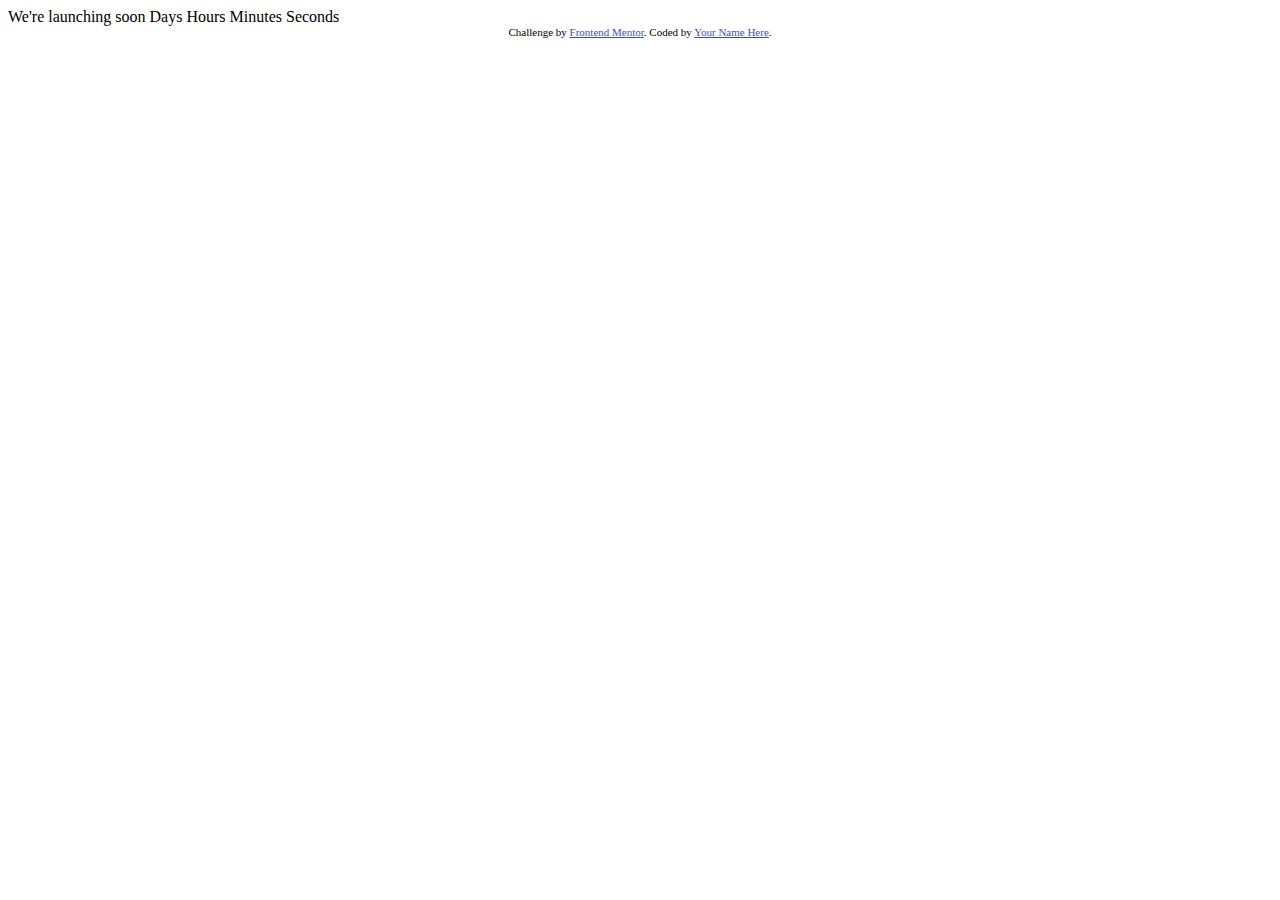
==== index.html @ c00c0d3f "initial commit" ====
<!DOCTYPE html>
<html lang="en">
<head>
  <meta charset="UTF-8">
  <meta name="viewport" content="width=device-width, initial-scale=1.0"> <!-- displays site properly based on user's device -->

  <link rel="icon" type="image/png" sizes="32x32" href="./images/favicon-32x32.png">
  
  <title>Frontend Mentor | Launch countdown timer</title>

  <!-- Feel free to remove these styles or customise in your own stylesheet 👍 -->
  <style>
    .attribution { font-size: 11px; text-align: center; }
    .attribution a { color: hsl(228, 45%, 44%); }
  </style>
</head>
<body>

  We're launching soon

  Days
  Hours
  Minutes
  Seconds
  
  <div class="attribution">
    Challenge by <a href="https://www.frontendmentor.io?ref=challenge" target="_blank">Frontend Mentor</a>. 
    Coded by <a href="#">Your Name Here</a>.
  </div>
</body>
</html>
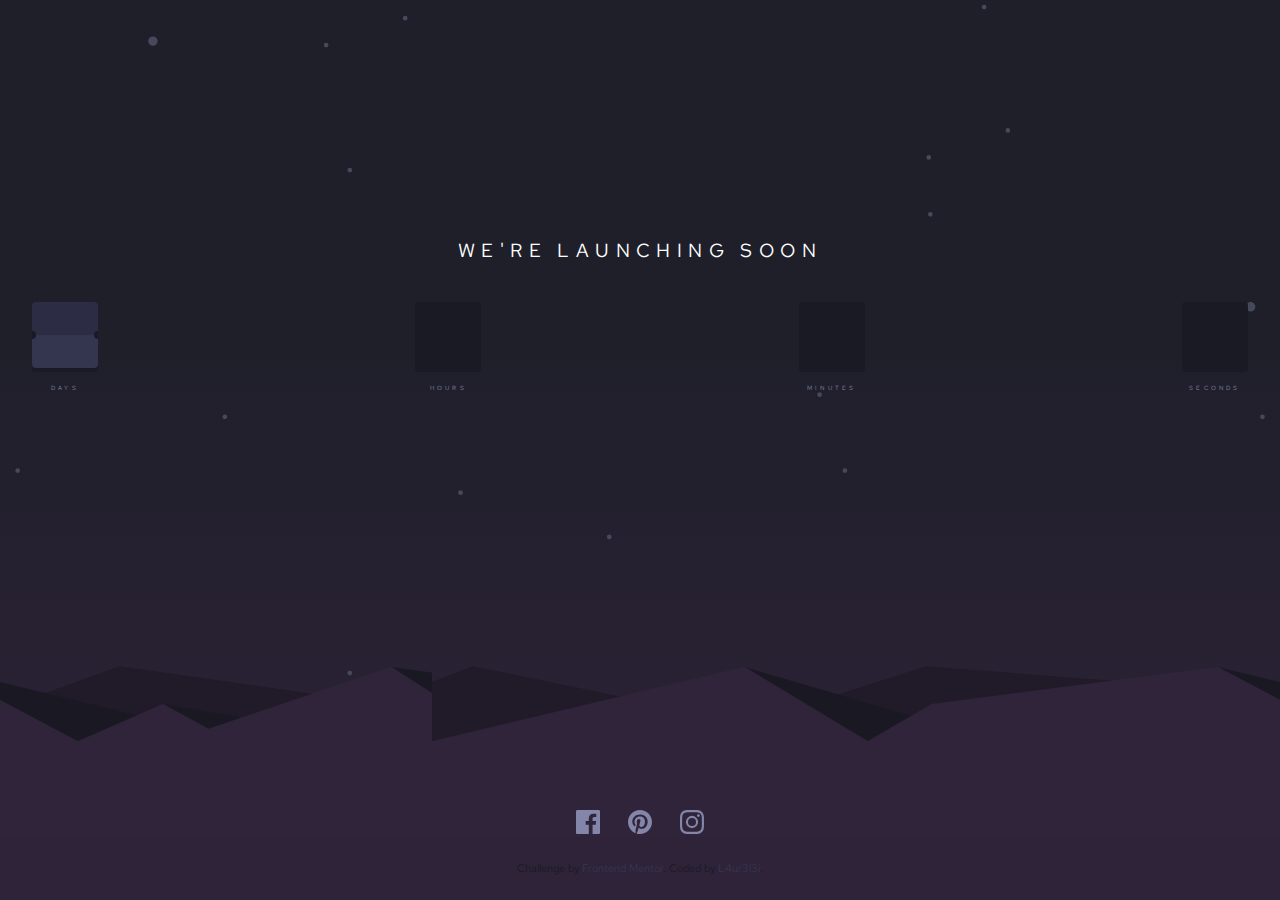
==== commit c5c5e668: "start" ====
--- a/index.html
+++ b/index.html
@@ -1,31 +1,106 @@
 <!DOCTYPE html>
 <html lang="en">
+
 <head>
   <meta charset="UTF-8">
-  <meta name="viewport" content="width=device-width, initial-scale=1.0"> <!-- displays site properly based on user's device -->
+  <meta name="viewport" content="width=device-width, initial-scale=1.0">
+  <!-- displays site properly based on user's device -->
+  <link rel="icon" type="image/png" sizes="32x32" href="./images/favicon-32x32.png">
+  <link rel="stylesheet" href="css/reset.css">
+  <link rel="stylesheet" href="css/style.css">
+  <title>Launch countdown timer</title>
+</head>
 
-  <link rel="icon" type="image/png" sizes="32x32" href="./images/favicon-32x32.png">
-  
-  <title>Frontend Mentor | Launch countdown timer</title>
+<body>
+  <main>
+    <div class="headline">
+      <h1>We're launching soon</h1>
+    </div>
 
-  <!-- Feel free to remove these styles or customise in your own stylesheet 👍 -->
-  <style>
-    .attribution { font-size: 11px; text-align: center; }
-    .attribution a { color: hsl(228, 45%, 44%); }
-  </style>
-</head>
-<body>
+    <div class="countdown-timer">
 
-  We're launching soon
+<!-- Carte unité-->
 
-  Days
-  Hours
-  Minutes
-  Seconds
-  
-  <div class="attribution">
-    Challenge by <a href="https://www.frontendmentor.io?ref=challenge" target="_blank">Frontend Mentor</a>. 
-    Coded by <a href="#">Your Name Here</a>.
-  </div>
+      <div class="time-unit-box days">
+        <div class="number-card">
+          <div class="up part">
+            <div class="outer">
+              <div class="inner">
+                <div class="content">
+                  <!-- TODO integration nombre -->
+                </div>
+                <i class="bottom right"></i>
+                <i class="bottom left"></i>
+              </div>
+            </div>
+          </div>
+          <div class="down part">
+            <div class="outer">
+              <div class="inner">
+                <div class="content">
+                  <!-- TODO integration nombre -->
+                </div>
+                <i class="top left"></i>
+                <i class="top right"></i>
+              </div>
+            </div>
+          </div>
+        </div>
+        <p class="text-unit">Days</p>
+      </div>
+
+<!-- Fin carte unité-->
+
+      <div class="time-unit-box hours">
+        <div class="number-card">
+          <div class="up part">
+          </div>
+          <div class="down part">
+          </div>
+        </div>
+        <p class="text-unit">Hours</p>
+      </div>
+
+      <div class="time-unit-box minutes">
+        <div class="number-card">
+          <div class="up part">
+          </div>
+          <div class="down part">
+          </div>
+        </div>
+        <p class="text-unit">Minutes</p>
+      </div>
+
+      <div class="time-unit-box seconds">
+        <div class="number-card">
+          <div class="up part">
+          </div>
+          <div class="down part">
+          </div>
+        </div>
+        <p class="text-unit">Seconds</p>
+      </div>
+    </div>
+
+  </main>
+  <footer>
+    <div class="footer-hills">
+      <div class="social-media-bar">
+        <img src="images/icon-facebook.svg" alt="facebook icon">
+        <img src="images/icon-pinterest.svg" alt="pinterest icon">
+        <img src="images/icon-instagram.svg" alt="instagram icon">
+      </div>
+    </div>
+    <div class="raiser">
+      <div class="attribution">
+        Challenge by <a href="https://www.frontendmentor.io?ref=challenge" target="_blank">Frontend Mentor</a>. 
+        Coded by <a href="https://github.com/Laure-Riglet">L4ur3l3i</a>.
+      </div>
+    </div>
+  </footer>
+
+
+  <!--  -->
 </body>
+
 </html>--- a/css/style.css
+++ b/css/style.css
@@ -0,0 +1,164 @@
+@import url('https://fonts.googleapis.com/css2?family=Red+Hat+Text:wght@600&display=swap');
+
+html {
+    font-family: 'Red Hat Text', sans-serif;
+
+    /* Primary */
+    --color-grayish-blue: hsl(237, 18%, 59%);
+    --color-soft-red: hsl(345, 95%, 68%);
+    --color-violet-hills: hsl(273, 24%, 18%);
+
+    /* Neutral */
+    --color-white: hsl(0, 0%, 100%);
+    --color-dark-desaturated-blue: hsl(236, 21%, 26%);
+    --color-very-dark-blue: hsl(235, 16%, 14%);
+    --color-very-dark-black-blue: hsl(234, 17%, 12%);
+
+    /* Cards */
+    --bg-top-card: hsl(240, 22%, 22%);
+    --bg-bottom-card: hsl(236, 21%, 26%);
+
+}
+
+body {
+    height: 100vh;
+    width: 100vw;
+    background-image: url("../images/bg-stars.svg"), 
+    linear-gradient(to bottom, var(--color-very-dark-blue) 35%, 
+    var(--color-violet-hills));
+    background-position: top, right;
+    background-repeat: no-repeat, no-repeat;
+    background-size: cover, cover;
+}
+
+.headline {
+    margin-bottom: 2.5rem;
+}
+
+h1 {
+    color: var(--color-white);
+    font-size: 1.2rem;
+    letter-spacing: 0.4rem;
+    text-transform: uppercase;
+    text-align: center;
+    line-height: 1.5rem;
+}
+
+main {
+    height: 70vh;
+    display: flex;
+    flex-direction: column;
+    justify-content: center;
+    align-items: center;
+    margin-bottom: 4vh;
+    padding: 0 2rem;
+}
+
+.countdown-timer {
+    width: 100%;
+    display: flex;
+    flex-direction: row;
+    justify-content: space-between;
+    align-items: center;
+}
+
+.number-card {
+    background-color: var(--color-very-dark-black-blue);
+    height: 70px;
+    width: 66px;
+    border-radius: 4px;
+    padding: 0 0 4px 0;
+}
+
+/* Bords concaves des cartes */
+
+.outer {
+    overflow: hidden;
+    height: 33px;
+}
+
+.inner i {
+    width: 8px;
+    height: 8px;
+    border-radius: 50%;
+    background-color: var(--color-very-dark-black-blue);
+}
+
+.inner .top {
+    margin-top: -37px;
+}
+
+.inner .bottom {
+    margin-top: -4px;
+}
+
+.inner .left {
+    float: left;
+    margin-left: -4px;
+}
+
+.inner .right {
+    float: right;
+    margin-right: -4px;
+}
+
+.content {
+    min-height: 33px;
+}
+
+.up .content {
+    border-radius: 4px 4px 0 0;
+    background-color: var(--bg-top-card);
+}
+
+.down .content {
+    border-radius: 0 0 4px 4px;
+    background-color: var(--bg-bottom-card);
+}
+
+p.text-unit {
+    color: var(--color-grayish-blue);
+    font-size: 0.4rem;
+    letter-spacing: 0.2rem;
+    text-transform: uppercase;
+    text-align: center;
+    margin-top: 0.8rem;
+}
+
+/* Footer hills and social media links */
+
+.footer-hills {
+    display: flex;
+    justify-content: center;
+    align-items: flex-end;
+    align-self: end;
+    height: 19vh;
+    width: 100%;
+    background-image: url("../images/pattern-hills.svg");
+    background-position: 27rem 0;
+    background-size: cover;
+}
+
+.raiser {
+    height: 7vh;
+    background-color: var(--color-violet-hills);
+    display: flex;
+    align-items: center;
+    justify-content: center;
+}
+
+footer img:nth-of-type(2) {
+    margin: 0 1.5rem;
+}
+
+/* Credits */
+
+.attribution {
+    font-size: 11px;
+    text-align: center;
+    color: var(--color-very-dark-black-blue);
+}
+
+.attribution a {
+    color: var(--color-dark-desaturated-blue);
+}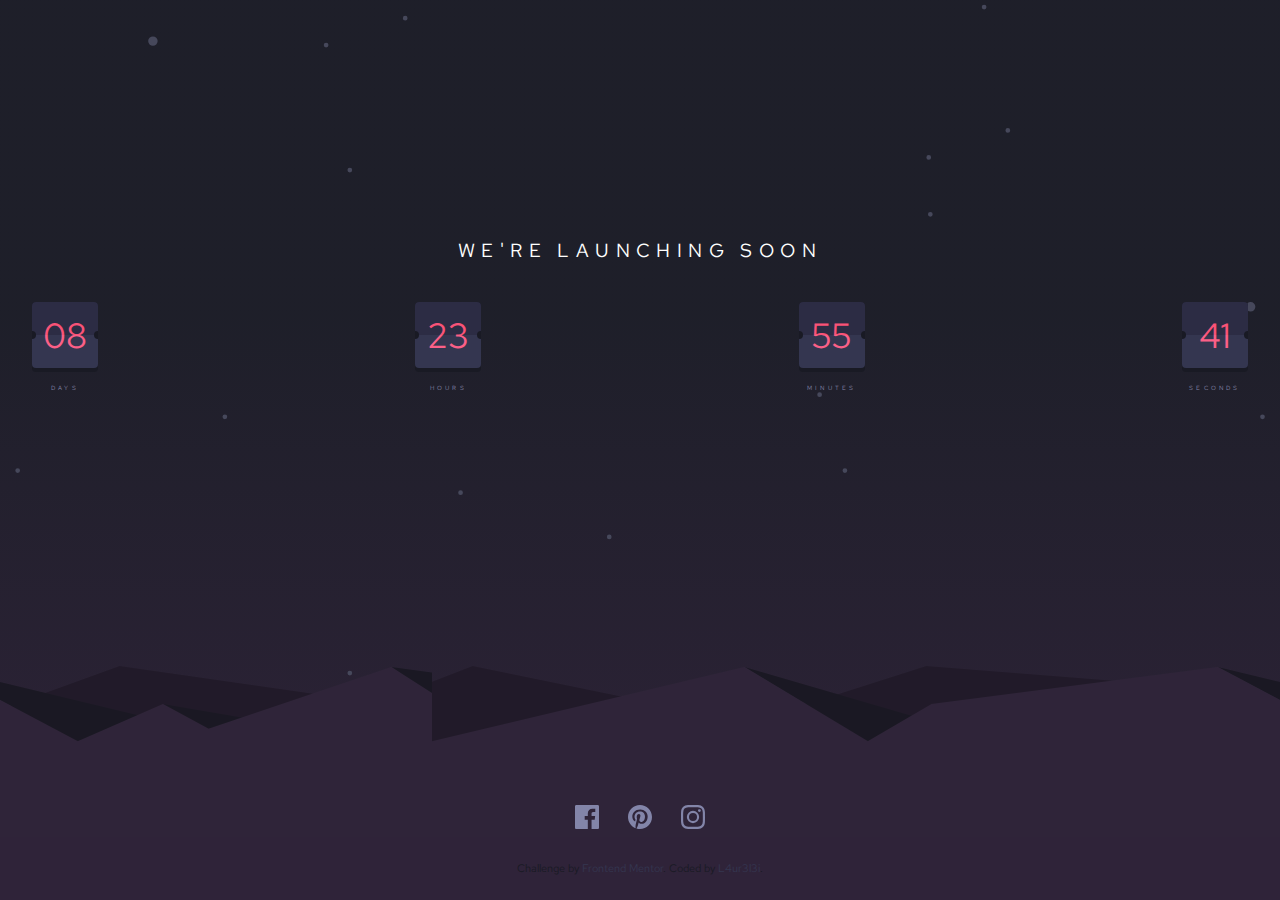
==== commit 884fef8e: "static mobile version OK" ====
--- a/index.html
+++ b/index.html
@@ -27,7 +27,9 @@
             <div class="outer">
               <div class="inner">
                 <div class="content">
-                  <!-- TODO integration nombre -->
+                  <div class="big-number-half">
+                    <p class="big-number">08</p>
+                  </div>                  
                 </div>
                 <i class="bottom right"></i>
                 <i class="bottom left"></i>
@@ -38,7 +40,9 @@
             <div class="outer">
               <div class="inner">
                 <div class="content">
-                  <!-- TODO integration nombre -->
+                  <div class="big-number-half">
+                    <p class="big-number">08</p>
+                  </div>  
                 </div>
                 <i class="top left"></i>
                 <i class="top right"></i>
@@ -54,8 +58,30 @@
       <div class="time-unit-box hours">
         <div class="number-card">
           <div class="up part">
+            <div class="outer">
+              <div class="inner">
+                <div class="content">
+                  <div class="big-number-half">
+                    <p class="big-number">23</p>
+                  </div>                  
+                </div>
+                <i class="bottom right"></i>
+                <i class="bottom left"></i>
+              </div>
+            </div>
           </div>
           <div class="down part">
+            <div class="outer">
+              <div class="inner">
+                <div class="content">
+                  <div class="big-number-half">
+                    <p class="big-number">23</p>
+                  </div>  
+                </div>
+                <i class="top left"></i>
+                <i class="top right"></i>
+              </div>
+            </div>
           </div>
         </div>
         <p class="text-unit">Hours</p>
@@ -64,8 +90,30 @@
       <div class="time-unit-box minutes">
         <div class="number-card">
           <div class="up part">
+            <div class="outer">
+              <div class="inner">
+                <div class="content">
+                  <div class="big-number-half">
+                    <p class="big-number">55</p>
+                  </div>                  
+                </div>
+                <i class="bottom right"></i>
+                <i class="bottom left"></i>
+              </div>
+            </div>
           </div>
           <div class="down part">
+            <div class="outer">
+              <div class="inner">
+                <div class="content">
+                  <div class="big-number-half">
+                    <p class="big-number">55</p>
+                  </div>  
+                </div>
+                <i class="top left"></i>
+                <i class="top right"></i>
+              </div>
+            </div>
           </div>
         </div>
         <p class="text-unit">Minutes</p>
@@ -74,8 +122,30 @@
       <div class="time-unit-box seconds">
         <div class="number-card">
           <div class="up part">
+            <div class="outer">
+              <div class="inner">
+                <div class="content">
+                  <div class="big-number-half">
+                    <p class="big-number">41</p>
+                  </div>                  
+                </div>
+                <i class="bottom right"></i>
+                <i class="bottom left"></i>
+              </div>
+            </div>
           </div>
           <div class="down part">
+            <div class="outer">
+              <div class="inner">
+                <div class="content">
+                  <div class="big-number-half">
+                    <p class="big-number">41</p>
+                  </div>  
+                </div>
+                <i class="top left"></i>
+                <i class="top right"></i>
+              </div>
+            </div>
           </div>
         </div>
         <p class="text-unit">Seconds</p>
@@ -86,9 +156,9 @@
   <footer>
     <div class="footer-hills">
       <div class="social-media-bar">
-        <img src="images/icon-facebook.svg" alt="facebook icon">
-        <img src="images/icon-pinterest.svg" alt="pinterest icon">
-        <img src="images/icon-instagram.svg" alt="instagram icon">
+        <div id="facebook"></div>
+        <div id="pinterest"></div>
+        <div id="instagram"></div>
       </div>
     </div>
     <div class="raiser">
--- a/css/style.css
+++ b/css/style.css
@@ -1,11 +1,12 @@
-@import url('https://fonts.googleapis.com/css2?family=Red+Hat+Text:wght@600&display=swap');
+@import url('https://fonts.googleapis.com/css2?family=Red+Hat+Text:wght@700&display=swap');
 
 html {
     font-family: 'Red Hat Text', sans-serif;
 
     /* Primary */
     --color-grayish-blue: hsl(237, 18%, 59%);
-    --color-soft-red: hsl(345, 95%, 68%);
+    --color-soft-red: #fb6087;
+    --color-darker-red: hsl(347, 93%, 65%);
     --color-violet-hills: hsl(273, 24%, 18%);
 
     /* Neutral */
@@ -23,9 +24,9 @@
 body {
     height: 100vh;
     width: 100vw;
-    background-image: url("../images/bg-stars.svg"), 
-    linear-gradient(to bottom, var(--color-very-dark-blue) 35%, 
-    var(--color-violet-hills));
+    background-image: url("../images/bg-stars.svg"),
+        linear-gradient(to bottom, var(--color-very-dark-blue) 35%,
+            var(--color-violet-hills));
     background-position: top, right;
     background-repeat: no-repeat, no-repeat;
     background-size: cover, cover;
@@ -70,7 +71,7 @@
     padding: 0 0 4px 0;
 }
 
-/* Bords concaves des cartes */
+/* cartes fixes */
 
 .outer {
     overflow: hidden;
@@ -114,6 +115,31 @@
 .down .content {
     border-radius: 0 0 4px 4px;
     background-color: var(--bg-bottom-card);
+}
+
+.big-number-half {
+    width: 66px;
+    height: 33px;
+    display: flex;
+    justify-content: center;
+    align-items: center;
+    overflow: hidden;
+    position: relative;
+}
+
+.big-number {
+    font-size: 2.2rem;
+    position: relative;
+}
+
+.up .big-number {
+    color: var(--color-darker-red);
+    top: 16.5px;
+}
+
+.down .big-number {
+    color: var(--color-soft-red);
+    top: -16.5px;
 }
 
 p.text-unit {
@@ -130,7 +156,6 @@
 .footer-hills {
     display: flex;
     justify-content: center;
-    align-items: flex-end;
     align-self: end;
     height: 19vh;
     width: 100%;
@@ -139,16 +164,56 @@
     background-size: cover;
 }
 
+.social-media-bar {
+display: flex;
+justify-content: center;
+align-items: flex-end;
+margin-bottom: 0.5rem;
+}
+
+.social-media-bar div:nth-of-type(2) {
+    margin: 0 1.8rem;
+}
+
+#facebook {
+    height: 24px;
+    width: 24px;
+    background-image: url("../images/icon-facebook.svg");
+    background-size: contain;
+}
+
+#pinterest {
+    height: 24px;
+    width: 24px;
+    background-image: url("../images/icon-pinterest.svg");
+    background-size: contain;
+}
+
+#instagram {
+    height: 24px;
+    width: 24px;
+    background-image: url("../images/icon-instagram.svg");
+    background-size: contain;
+}
+
+#facebook:hover {
+    background-image: url("../images/icon-facebook-hover.svg");
+}
+
+#pinterest:hover {
+    background-image: url("../images/icon-pinterest-hover.svg");
+}
+
+#instagram:hover {
+    background-image: url("../images/icon-instagram-hover.svg");
+}
+
 .raiser {
     height: 7vh;
     background-color: var(--color-violet-hills);
     display: flex;
     align-items: center;
     justify-content: center;
-}
-
-footer img:nth-of-type(2) {
-    margin: 0 1.5rem;
 }
 
 /* Credits */
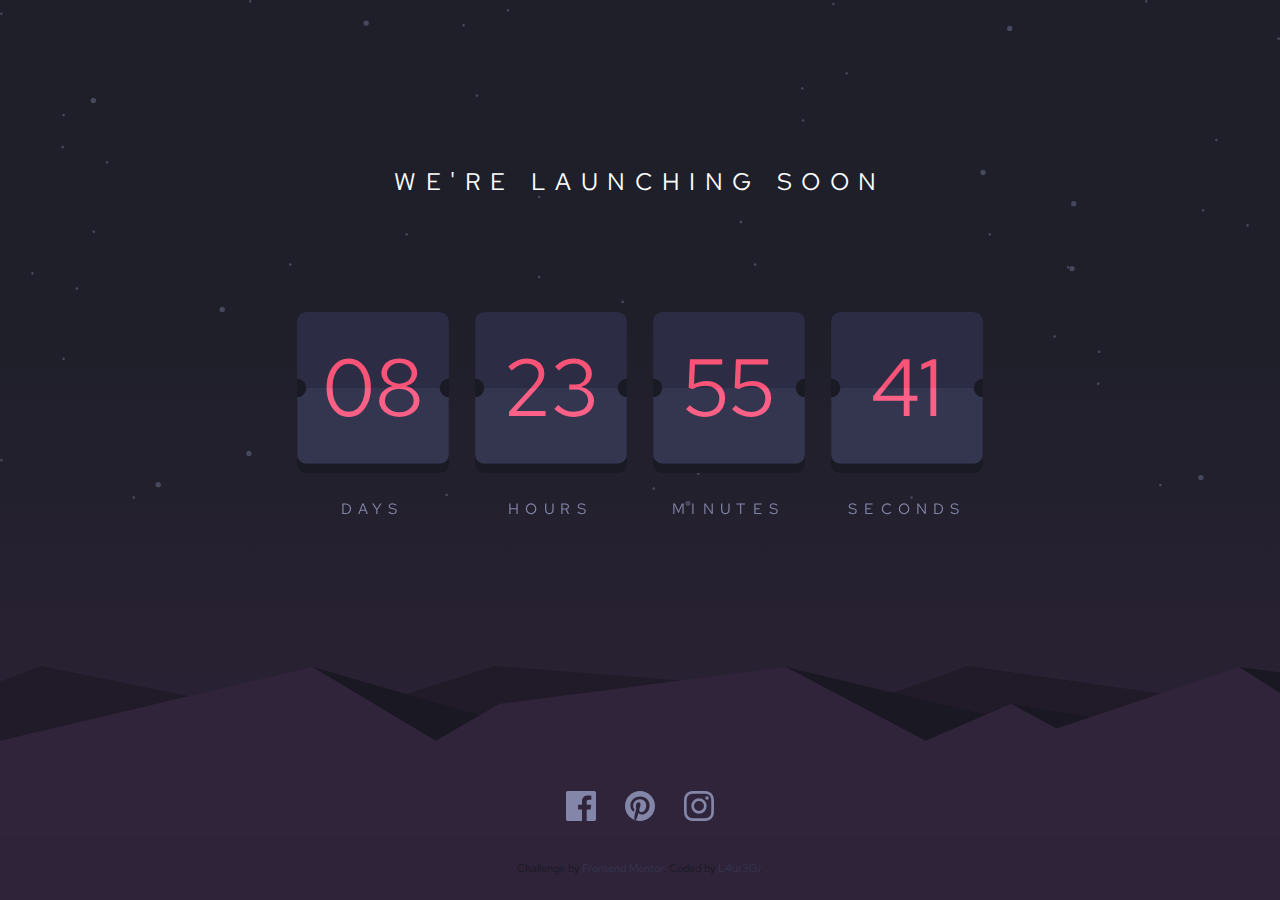
==== commit 3c451007: "static version OK" ====
--- a/index.html
+++ b/index.html
@@ -86,7 +86,6 @@
         </div>
         <p class="text-unit">Hours</p>
       </div>
-
       <div class="time-unit-box minutes">
         <div class="number-card">
           <div class="up part">
@@ -118,7 +117,6 @@
         </div>
         <p class="text-unit">Minutes</p>
       </div>
-
       <div class="time-unit-box seconds">
         <div class="number-card">
           <div class="up part">
@@ -151,7 +149,6 @@
         <p class="text-unit">Seconds</p>
       </div>
     </div>
-
   </main>
   <footer>
     <div class="footer-hills">
@@ -168,9 +165,6 @@
       </div>
     </div>
   </footer>
-
-
-  <!--  -->
 </body>
 
 </html>--- a/css/style.css
+++ b/css/style.css
@@ -18,7 +18,6 @@
     /* Cards */
     --bg-top-card: hsl(240, 22%, 22%);
     --bg-bottom-card: hsl(236, 21%, 26%);
-
 }
 
 body {
@@ -29,7 +28,7 @@
             var(--color-violet-hills));
     background-position: top, right;
     background-repeat: no-repeat, no-repeat;
-    background-size: cover, cover;
+    background-size: contain, cover;
 }
 
 .headline {
@@ -165,35 +164,34 @@
 }
 
 .social-media-bar {
-display: flex;
-justify-content: center;
-align-items: flex-end;
-margin-bottom: 0.5rem;
+    display: flex;
+    justify-content: center;
+    align-items: flex-end;
+    margin-bottom: 0.5rem;
 }
 
 .social-media-bar div:nth-of-type(2) {
     margin: 0 1.8rem;
 }
 
-#facebook {
-    height: 24px;
-    width: 24px;
-    background-image: url("../images/icon-facebook.svg");
-    background-size: contain;
-}
-
-#pinterest {
-    height: 24px;
-    width: 24px;
-    background-image: url("../images/icon-pinterest.svg");
-    background-size: contain;
-}
-
+#facebook,
+#pinterest,
 #instagram {
     height: 24px;
     width: 24px;
+    background-size: contain;
+}
+
+#facebook {
+    background-image: url("../images/icon-facebook.svg");
+}
+
+#pinterest {
+    background-image: url("../images/icon-pinterest.svg");
+}
+
+#instagram {
     background-image: url("../images/icon-instagram.svg");
-    background-size: contain;
 }
 
 #facebook:hover {
@@ -226,4 +224,41 @@
 
 .attribution a {
     color: var(--color-dark-desaturated-blue);
+}
+
+/* Responsive */
+
+@media (min-width: 768px) {
+
+    .headline {
+        margin-bottom: 11rem;
+    }
+
+    h1 {
+        font-size: 1.5rem;
+        letter-spacing: 0.6rem;
+    }
+
+    .countdown-timer {
+        width: 600px;
+    }
+
+    .time-unit-box {
+        transform: scale(2.3);
+    }
+
+    .footer-hills {
+        background-position: 0 0;
+    }
+
+    .social-media-bar {
+        margin-bottom: 1rem;
+    }
+
+    #facebook,
+    #pinterest,
+    #instagram {
+        height: 30px;
+        width: 30px;
+    }
 }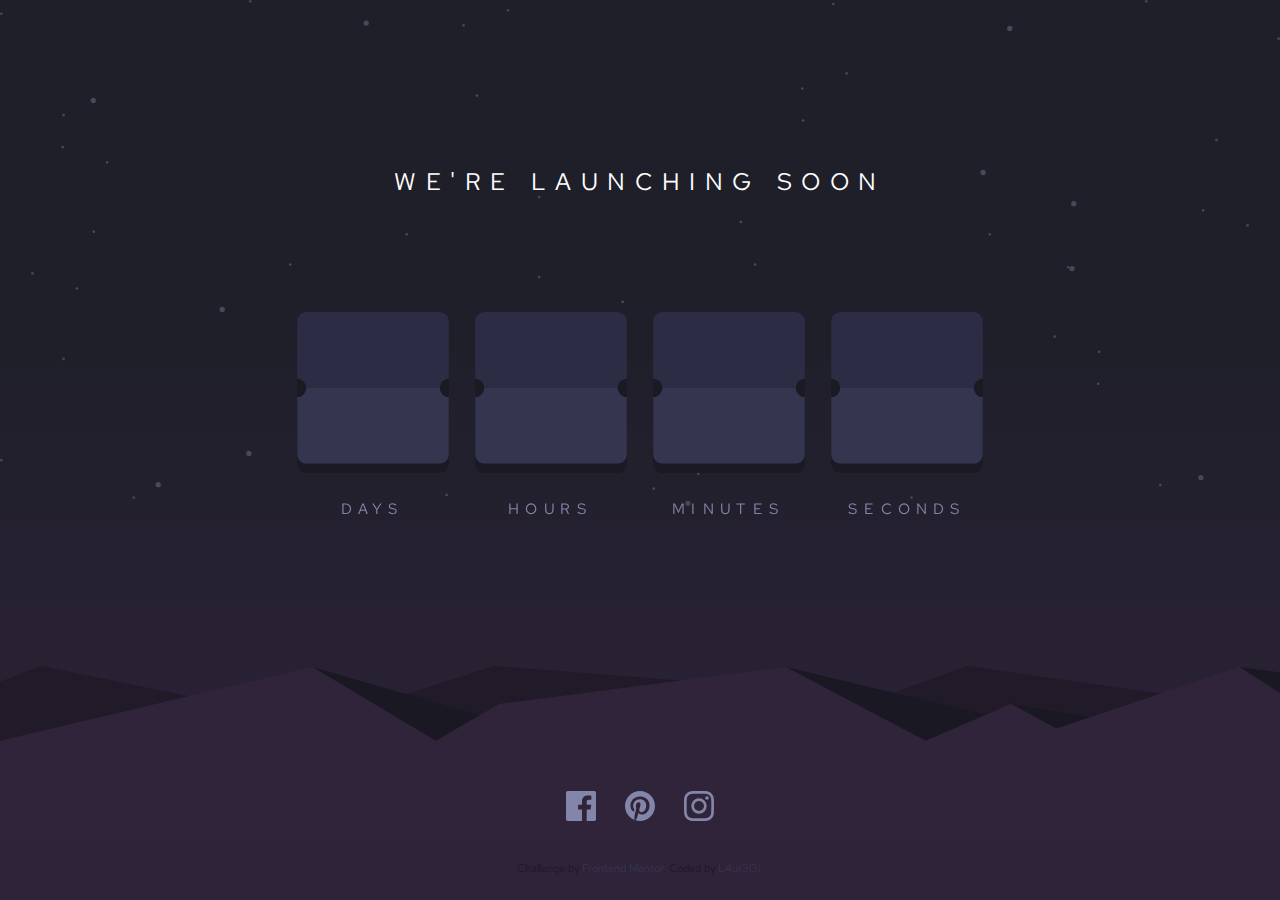
==== commit fe6fb106: "timer fonctionnel" ====
--- a/index.html
+++ b/index.html
@@ -21,14 +21,14 @@
 
 <!-- Carte unité-->
 
-      <div class="time-unit-box days">
+      <div class="time-unit-box">
         <div class="number-card">
           <div class="up part">
             <div class="outer">
               <div class="inner">
                 <div class="content">
                   <div class="big-number-half">
-                    <p class="big-number">08</p>
+                    <p class="big-number days"></p>
                   </div>                  
                 </div>
                 <i class="bottom right"></i>
@@ -41,7 +41,7 @@
               <div class="inner">
                 <div class="content">
                   <div class="big-number-half">
-                    <p class="big-number">08</p>
+                    <p class="big-number days"></p>
                   </div>  
                 </div>
                 <i class="top left"></i>
@@ -55,14 +55,14 @@
 
 <!-- Fin carte unité-->
 
-      <div class="time-unit-box hours">
+      <div class="time-unit-box">
         <div class="number-card">
           <div class="up part">
             <div class="outer">
               <div class="inner">
                 <div class="content">
                   <div class="big-number-half">
-                    <p class="big-number">23</p>
+                    <p class="big-number hours"></p>
                   </div>                  
                 </div>
                 <i class="bottom right"></i>
@@ -75,7 +75,7 @@
               <div class="inner">
                 <div class="content">
                   <div class="big-number-half">
-                    <p class="big-number">23</p>
+                    <p class="big-number hours"></p>
                   </div>  
                 </div>
                 <i class="top left"></i>
@@ -86,14 +86,14 @@
         </div>
         <p class="text-unit">Hours</p>
       </div>
-      <div class="time-unit-box minutes">
+      <div class="time-unit-box">
         <div class="number-card">
           <div class="up part">
             <div class="outer">
               <div class="inner">
                 <div class="content">
                   <div class="big-number-half">
-                    <p class="big-number">55</p>
+                    <p class="big-number minutes"></p>
                   </div>                  
                 </div>
                 <i class="bottom right"></i>
@@ -106,7 +106,7 @@
               <div class="inner">
                 <div class="content">
                   <div class="big-number-half">
-                    <p class="big-number">55</p>
+                    <p class="big-number minutes"></p>
                   </div>  
                 </div>
                 <i class="top left"></i>
@@ -117,14 +117,14 @@
         </div>
         <p class="text-unit">Minutes</p>
       </div>
-      <div class="time-unit-box seconds">
+      <div class="time-unit-box">
         <div class="number-card">
           <div class="up part">
             <div class="outer">
               <div class="inner">
                 <div class="content">
                   <div class="big-number-half">
-                    <p class="big-number">41</p>
+                    <p class="big-number seconds"></p>
                   </div>                  
                 </div>
                 <i class="bottom right"></i>
@@ -137,7 +137,7 @@
               <div class="inner">
                 <div class="content">
                   <div class="big-number-half">
-                    <p class="big-number">41</p>
+                    <p class="big-number seconds"></p>
                   </div>  
                 </div>
                 <i class="top left"></i>
@@ -165,6 +165,7 @@
       </div>
     </div>
   </footer>
+  <script src="./js/timer.js"></script>
 </body>
 
 </html>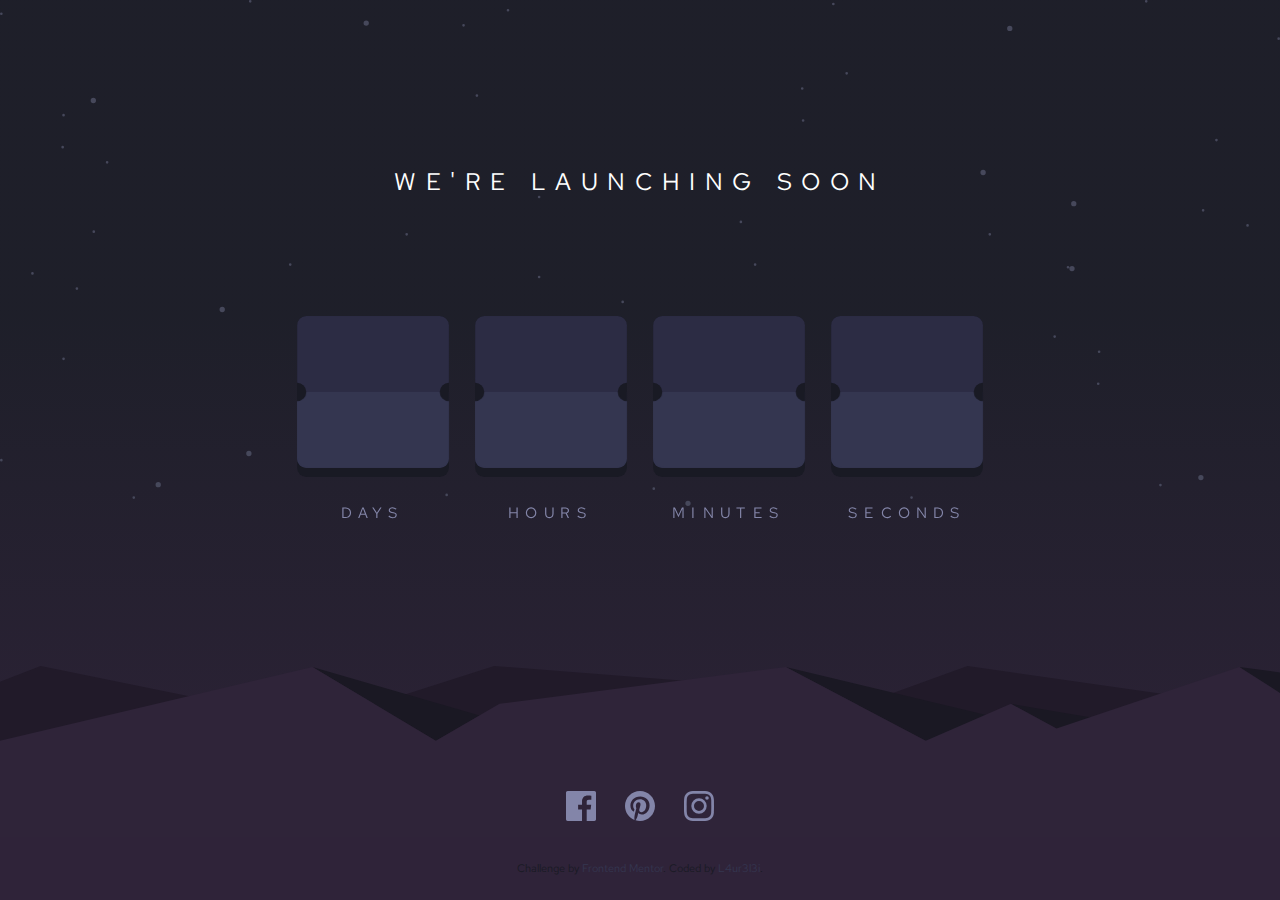
==== commit 24a3b8cf: "not OK" ====
--- a/index.html
+++ b/index.html
@@ -23,20 +23,50 @@
 
       <div class="time-unit-box">
         <div class="number-card">
-          <div class="up part">
-            <div class="outer">
-              <div class="inner">
-                <div class="content">
-                  <div class="big-number-half">
-                    <p class="big-number days"></p>
-                  </div>                  
-                </div>
-                <i class="bottom right"></i>
-                <i class="bottom left"></i>
-              </div>
-            </div>
-          </div>
-          <div class="down part">
+          <!-- start duplicate -->
+          <div class="up part active">
+            <div class="outer">
+              <div class="inner">
+                <div class="content">
+                  <div class="big-number-half">
+                    <p class="big-number days"></p>
+                  </div>                  
+                </div>
+                <i class="bottom right"></i>
+                <i class="bottom left"></i>
+              </div>
+            </div>
+          </div>
+          <!-- end duplicate -->
+          <!-- start duplicate -->
+          <div class="up part inactive">
+            <div class="outer">
+              <div class="inner">
+                <div class="content">
+                  <div class="big-number-half">
+                    <p class="big-number days"></p>
+                  </div>                  
+                </div>
+                <i class="bottom right"></i>
+                <i class="bottom left"></i>
+              </div>
+            </div>
+          </div>
+          <!-- end duplicate -->
+          <div class="down part active">
+            <div class="outer">
+              <div class="inner">
+                <div class="content">
+                  <div class="big-number-half">
+                    <p class="big-number days"></p>
+                  </div>  
+                </div>
+                <i class="top left"></i>
+                <i class="top right"></i>
+              </div>
+            </div>
+          </div>
+          <div class="down part inactive">
             <div class="outer">
               <div class="inner">
                 <div class="content">
@@ -57,20 +87,46 @@
 
       <div class="time-unit-box">
         <div class="number-card">
-          <div class="up part">
-            <div class="outer">
-              <div class="inner">
-                <div class="content">
-                  <div class="big-number-half">
-                    <p class="big-number hours"></p>
-                  </div>                  
-                </div>
-                <i class="bottom right"></i>
-                <i class="bottom left"></i>
-              </div>
-            </div>
-          </div>
-          <div class="down part">
+          <div class="up part active">
+            <div class="outer">
+              <div class="inner">
+                <div class="content">
+                  <div class="big-number-half">
+                    <p class="big-number hours"></p>
+                  </div>                  
+                </div>
+                <i class="bottom right"></i>
+                <i class="bottom left"></i>
+              </div>
+            </div>
+          </div>
+          <div class="up part inactive">
+            <div class="outer">
+              <div class="inner">
+                <div class="content">
+                  <div class="big-number-half">
+                    <p class="big-number hours"></p>
+                  </div>                  
+                </div>
+                <i class="bottom right"></i>
+                <i class="bottom left"></i>
+              </div>
+            </div>
+          </div>
+          <div class="down part active">
+            <div class="outer">
+              <div class="inner">
+                <div class="content">
+                  <div class="big-number-half">
+                    <p class="big-number hours"></p>
+                  </div>  
+                </div>
+                <i class="top left"></i>
+                <i class="top right"></i>
+              </div>
+            </div>
+          </div>
+          <div class="down part inactive">
             <div class="outer">
               <div class="inner">
                 <div class="content">
@@ -88,20 +144,46 @@
       </div>
       <div class="time-unit-box">
         <div class="number-card">
-          <div class="up part">
-            <div class="outer">
-              <div class="inner">
-                <div class="content">
-                  <div class="big-number-half">
-                    <p class="big-number minutes"></p>
-                  </div>                  
-                </div>
-                <i class="bottom right"></i>
-                <i class="bottom left"></i>
-              </div>
-            </div>
-          </div>
-          <div class="down part">
+          <div class="up part active">
+            <div class="outer">
+              <div class="inner">
+                <div class="content">
+                  <div class="big-number-half">
+                    <p class="big-number minutes"></p>
+                  </div>                  
+                </div>
+                <i class="bottom right"></i>
+                <i class="bottom left"></i>
+              </div>
+            </div>
+          </div>
+          <div class="up part inactive">
+            <div class="outer">
+              <div class="inner">
+                <div class="content">
+                  <div class="big-number-half">
+                    <p class="big-number minutes"></p>
+                  </div>                  
+                </div>
+                <i class="bottom right"></i>
+                <i class="bottom left"></i>
+              </div>
+            </div>
+          </div>
+          <div class="down part active">
+            <div class="outer">
+              <div class="inner">
+                <div class="content">
+                  <div class="big-number-half">
+                    <p class="big-number minutes"></p>
+                  </div>  
+                </div>
+                <i class="top left"></i>
+                <i class="top right"></i>
+              </div>
+            </div>
+          </div>
+          <div class="down part inactive">
             <div class="outer">
               <div class="inner">
                 <div class="content">
@@ -118,33 +200,67 @@
         <p class="text-unit">Minutes</p>
       </div>
       <div class="time-unit-box">
-        <div class="number-card">
-          <div class="up part">
-            <div class="outer">
-              <div class="inner">
-                <div class="content">
-                  <div class="big-number-half">
-                    <p class="big-number seconds"></p>
-                  </div>                  
-                </div>
-                <i class="bottom right"></i>
-                <i class="bottom left"></i>
-              </div>
-            </div>
-          </div>
-          <div class="down part">
-            <div class="outer">
-              <div class="inner">
-                <div class="content">
-                  <div class="big-number-half">
-                    <p class="big-number seconds"></p>
-                  </div>  
-                </div>
-                <i class="top left"></i>
-                <i class="top right"></i>
-              </div>
-            </div>
-          </div>
+        <div class="number-card sec">
+          <!-- start up active -->
+          <div class="up part active">
+            <div class="outer">
+              <div class="inner">
+                <div class="content">
+                  <div class="big-number-half">
+                    <p class="big-number seconds"></p>
+                  </div>                  
+                </div>
+                <i class="bottom right"></i>
+                <i class="bottom left"></i>
+              </div>
+            </div>
+          </div>
+          <!-- end up active -->
+          <!-- start up inactive -->
+          <div class="up part inactive">
+            <div class="outer">
+              <div class="inner">
+                <div class="content">
+                  <div class="big-number-half">
+                    <p class="big-number seconds"></p>
+                  </div>                  
+                </div>
+                <i class="bottom right"></i>
+                <i class="bottom left"></i>
+              </div>
+            </div>
+          </div>
+          <!-- end up inactive -->
+          <!-- start down active -->
+          <div class="down part active">
+            <div class="outer">
+              <div class="inner">
+                <div class="content">
+                  <div class="big-number-half">
+                    <p class="big-number seconds"></p>
+                  </div>  
+                </div>
+                <i class="top left"></i>
+                <i class="top right"></i>
+              </div>
+            </div>
+          </div>
+          <!-- end down active -->
+          <!-- start down inactive -->
+          <div class="down part inactive moving">
+            <div class="outer">
+              <div class="inner">
+                <div class="content">
+                  <div class="big-number-half">
+                    <p class="big-number seconds"></p>
+                  </div>  
+                </div>
+                <i class="top left"></i>
+                <i class="top right"></i>
+              </div>
+            </div>
+          </div>
+          <!-- end down inactive -->
         </div>
         <p class="text-unit">Seconds</p>
       </div>
--- a/css/style.css
+++ b/css/style.css
@@ -51,7 +51,7 @@
     justify-content: center;
     align-items: center;
     margin-bottom: 4vh;
-    padding: 0 2rem;
+    padding: 0 1.5rem;
 }
 
 .countdown-timer {
@@ -68,6 +68,7 @@
     width: 66px;
     border-radius: 4px;
     padding: 0 0 4px 0;
+    position: relative; /* for cards rotation */
 }
 
 /* cartes fixes */
@@ -106,14 +107,14 @@
     min-height: 33px;
 }
 
-.up .content {
+.up .content { /* à deplacer dans .up.card ? */
     border-radius: 4px 4px 0 0;
-    background-color: var(--bg-top-card);
-}
-
-.down .content {
+    background-color: var(--bg-top-card); 
+}
+
+.down .content { /* à deplacer dans .down.card ? */
     border-radius: 0 0 4px 4px;
-    background-color: var(--bg-bottom-card);
+    background-color: var(--bg-bottom-card); 
 }
 
 .big-number-half {
@@ -150,6 +151,66 @@
     margin-top: 0.8rem;
 }
 
+/* Cards animation */
+
+.part {
+    height: 33px;
+    width: 66px;
+}
+
+.up.part {
+    position: absolute;
+    top: 0;
+    left: 0;
+}
+
+/* https://www.w3schools.com/csSref/tryit.php?filename=trycss3_transition-delay */
+
+.up.part.active {
+    z-index: 1;
+    transform-origin: center bottom;
+    transform: rotateX(-90deg);
+    transition: transform 0.5s ease-out 0.5s;
+}
+
+.up.part.inactive {
+    z-index: 0;
+}
+
+.down.part {
+    position: absolute;
+    top: 33px;
+    left: 0;
+}
+
+.down.part.active { /* not sure if active or inactive */
+    z-index: 1;
+    transform-origin: center top;
+    transform: rotateX(-90deg);
+}
+
+.down.part.active.moving {
+    transform: rotateX(0deg);
+    transition: transform 0.5s ease-in;
+}
+
+.down.part.inactive {
+    z-index: 0;
+    /* height: 33px; */
+    /* transform: rotateX(0deg); */
+    /* transition: height 0s linear 1s; */
+    /* transform-origin: center top;
+    transform: rotateX(-90deg); */
+    
+/* Voir test.css pour remplacer le :hover par une class .moving sur ce projet
+
+    /* transform-origin: center top;
+    transform: rotateX(0deg);
+    transition: transform 0.5s; */
+    /* transition-delay: 0.5s;
+    transition: transform 0.5s; */
+}
+
 /* Footer hills and social media links */
 
 .footer-hills {
@@ -228,15 +289,39 @@
 
 /* Responsive */
 
-@media (min-width: 768px) {
+@media (min-width: 430px) {
+
+    main {
+        padding: 0 2.1rem;
+    }
 
     .headline {
-        margin-bottom: 11rem;
+        margin-bottom: 5rem;
     }
 
     h1 {
         font-size: 1.5rem;
         letter-spacing: 0.6rem;
+        line-height: 2rem;
+    }
+
+    .countdown-timer {
+        width: 85vw;
+    }
+
+    .time-unit-box {
+        transform: scale(1.3);
+    }
+
+    .footer-hills {
+        background-position: 0 0;
+    }
+}
+
+@media (min-width: 768px) {
+
+    .headline {
+        margin-bottom: 11rem;
     }
 
     .countdown-timer {
@@ -245,10 +330,6 @@
 
     .time-unit-box {
         transform: scale(2.3);
-    }
-
-    .footer-hills {
-        background-position: 0 0;
     }
 
     .social-media-bar {
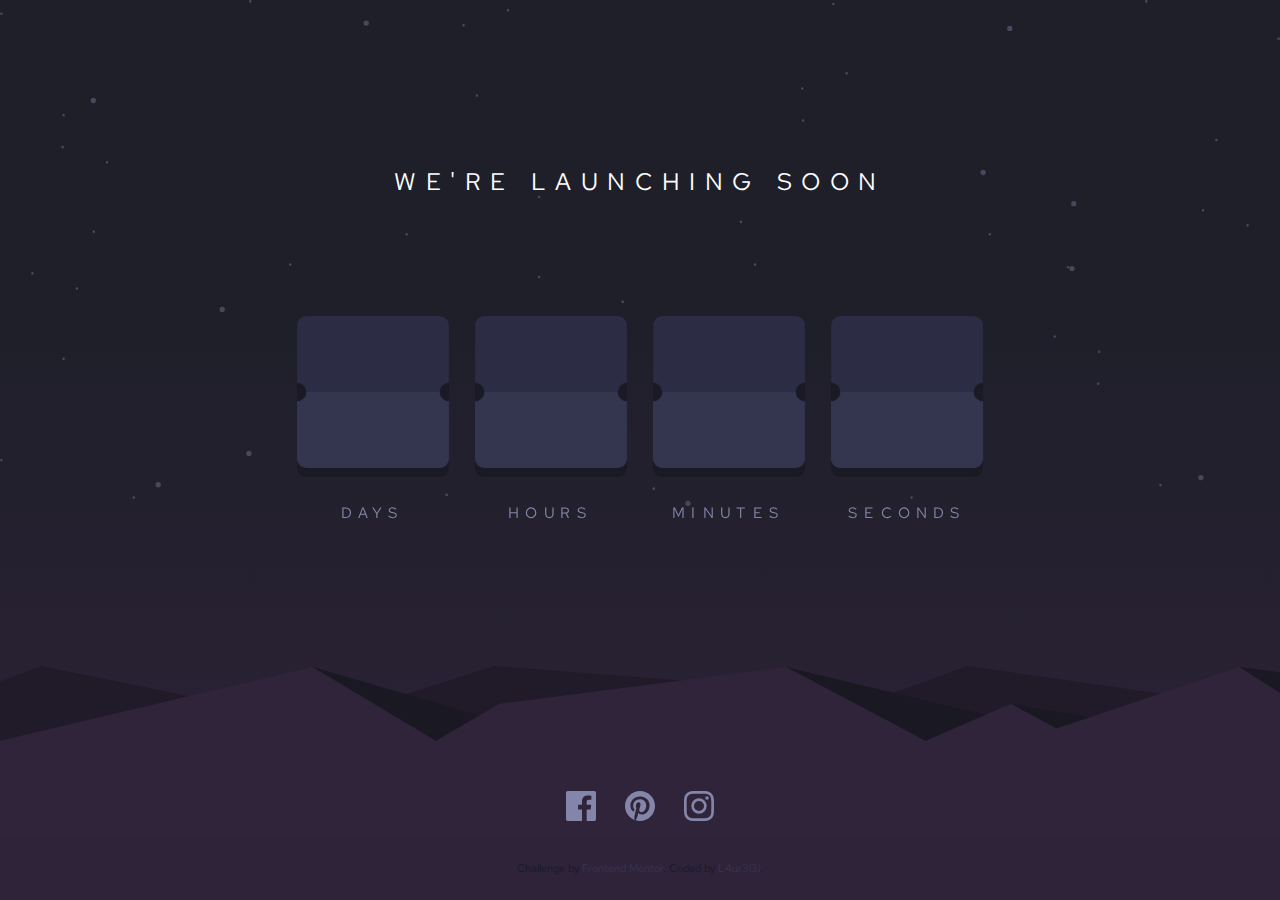
==== commit caf1eed3: "abandon flipping halfcards" ====
--- a/index.html
+++ b/index.html
@@ -199,6 +199,7 @@
         </div>
         <p class="text-unit">Minutes</p>
       </div>
+<!--******************** SECONDS ********************-->
       <div class="time-unit-box">
         <div class="number-card sec">
           <!-- start up active -->
@@ -232,7 +233,7 @@
           </div>
           <!-- end up inactive -->
           <!-- start down active -->
-          <div class="down part active">
+          <div class="down part active start">
             <div class="outer">
               <div class="inner">
                 <div class="content">
@@ -246,21 +247,53 @@
             </div>
           </div>
           <!-- end down active -->
-          <!-- start down inactive -->
-          <div class="down part inactive moving">
-            <div class="outer">
-              <div class="inner">
-                <div class="content">
-                  <div class="big-number-half">
-                    <p class="big-number seconds"></p>
-                  </div>  
-                </div>
-                <i class="top left"></i>
-                <i class="top right"></i>
-              </div>
-            </div>
-          </div>
-          <!-- end down inactive -->
+          <!-- start down active duplicate -->
+          <div class="down part active end">
+            <div class="outer">
+              <div class="inner">
+                <div class="content">
+                  <div class="big-number-half">
+                    <p class="big-number seconds"></p>
+                  </div>  
+                </div>
+                <i class="top left"></i>
+                <i class="top right"></i>
+              </div>
+            </div>
+          </div>
+          <!-- end down active duplicate -->
+          <!-- start down inactive start -->
+          <div class="down part inactive moving start">
+            <div class="outer">
+              <div class="inner">
+                <div class="content">
+                  <div class="big-number-half">
+                    <p class="big-number seconds"></p>
+                  </div>  
+                </div>
+                <i class="top left"></i>
+                <i class="top right"></i>
+              </div>
+            </div>
+          </div>
+          <!-- end down inactive start -->
+          <!-- start down inactive end -->
+          <div class="down part inactive moving end">
+            <div class="outer">
+              <div class="inner">
+                <div class="content">
+                  <div class="big-number-half">
+                    <p class="big-number seconds"></p>
+                  </div>  
+                </div>
+                <i class="top left"></i>
+                <i class="top right"></i>
+              </div>
+            </div>
+          </div>
+          <!-- end down inactive end -->
+
+<!--********************** FIN **********************-->
         </div>
         <p class="text-unit">Seconds</p>
       </div>
--- a/css/style.css
+++ b/css/style.css
@@ -170,7 +170,7 @@
     z-index: 1;
     transform-origin: center bottom;
     transform: rotateX(-90deg);
-    transition: transform 0.5s ease-out 0.5s;
+    transition: transform 0.5s ease-out;
 }
 
 .up.part.inactive {
@@ -183,7 +183,7 @@
     left: 0;
 }
 
-.down.part.active { /* not sure if active or inactive */
+.down.part.active {
     z-index: 1;
     transform-origin: center top;
     transform: rotateX(-90deg);
@@ -194,22 +194,14 @@
     transition: transform 0.5s ease-in;
 }
 
-.down.part.inactive {
+.down.part.inactive.start {
     z-index: 0;
-    /* height: 33px; */
-    /* transform: rotateX(0deg); */
-    /* transition: height 0s linear 1s; */
-    /* transform-origin: center top;
-    transform: rotateX(-90deg); */
-    
-/* Voir test.css pour remplacer le :hover par une class .moving sur ce projet
-
-    /* transform-origin: center top;
-    transform: rotateX(0deg);
-    transition: transform 0.5s; */
-    /* transition-delay: 0.5s;
-    transition: transform 0.5s; */
-}
+}
+
+.down.part.inactive.end {
+    z-index: -1;
+}
+
 
 /* Footer hills and social media links */
 
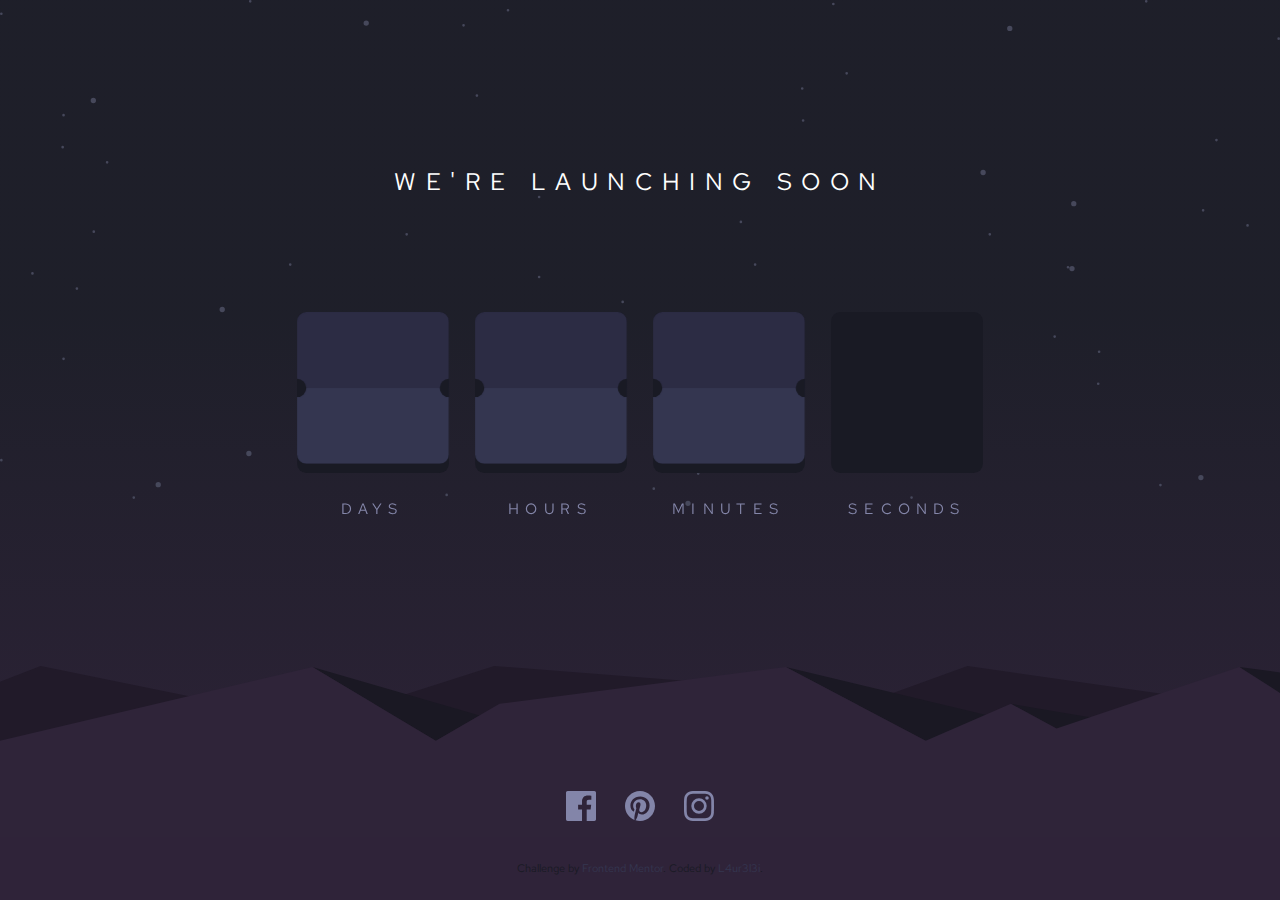
==== commit d75ac012: "OK stop" ====
--- a/index.html
+++ b/index.html
@@ -12,6 +12,11 @@
 </head>
 
 <body>
+  <!-- <audio id="tick">
+    <source src="sounds/tick.ogg" type="audio/ogg">
+    <source src="sounds/tick.mp3" type="audio/mpeg">
+    Your browser does not support the audio element.
+  </audio> -->
   <main>
     <div class="headline">
       <h1>We're launching soon</h1>
@@ -19,63 +24,35 @@
 
     <div class="countdown-timer">
 
-<!-- Carte unité-->
+      <!-- Carte unité-->
 
       <div class="time-unit-box">
         <div class="number-card">
-          <!-- start duplicate -->
-          <div class="up part active">
-            <div class="outer">
-              <div class="inner">
-                <div class="content">
-                  <div class="big-number-half">
-                    <p class="big-number days"></p>
-                  </div>                  
+          <div class="flip-container day">
+            <div class="up part">
+              <div class="outer">
+                <div class="inner">
+                  <div class="content">
+                    <div class="big-number-half">
+                      <p class="big-number days"></p>
+                    </div>
+                  </div>
+                  <i class="bottom right"></i>
+                  <i class="bottom left"></i>
                 </div>
-                <i class="bottom right"></i>
-                <i class="bottom left"></i>
               </div>
             </div>
-          </div>
-          <!-- end duplicate -->
-          <!-- start duplicate -->
-          <div class="up part inactive">
-            <div class="outer">
-              <div class="inner">
-                <div class="content">
-                  <div class="big-number-half">
-                    <p class="big-number days"></p>
-                  </div>                  
+            <div class="down part">
+              <div class="outer">
+                <div class="inner">
+                  <div class="content">
+                    <div class="big-number-half">
+                      <p class="big-number days"></p>
+                    </div>
+                  </div>
+                  <i class="top left"></i>
+                  <i class="top right"></i>
                 </div>
-                <i class="bottom right"></i>
-                <i class="bottom left"></i>
-              </div>
-            </div>
-          </div>
-          <!-- end duplicate -->
-          <div class="down part active">
-            <div class="outer">
-              <div class="inner">
-                <div class="content">
-                  <div class="big-number-half">
-                    <p class="big-number days"></p>
-                  </div>  
-                </div>
-                <i class="top left"></i>
-                <i class="top right"></i>
-              </div>
-            </div>
-          </div>
-          <div class="down part inactive">
-            <div class="outer">
-              <div class="inner">
-                <div class="content">
-                  <div class="big-number-half">
-                    <p class="big-number days"></p>
-                  </div>  
-                </div>
-                <i class="top left"></i>
-                <i class="top right"></i>
               </div>
             </div>
           </div>
@@ -83,59 +60,35 @@
         <p class="text-unit">Days</p>
       </div>
 
-<!-- Fin carte unité-->
+      <!-- Fin carte unité-->
 
       <div class="time-unit-box">
         <div class="number-card">
-          <div class="up part active">
-            <div class="outer">
-              <div class="inner">
-                <div class="content">
-                  <div class="big-number-half">
-                    <p class="big-number hours"></p>
-                  </div>                  
+          <div class="flip-container hou">
+            <div class="up part">
+              <div class="outer">
+                <div class="inner">
+                  <div class="content">
+                    <div class="big-number-half">
+                      <p class="big-number hours"></p>
+                    </div>
+                  </div>
+                  <i class="bottom right"></i>
+                  <i class="bottom left"></i>
                 </div>
-                <i class="bottom right"></i>
-                <i class="bottom left"></i>
               </div>
             </div>
-          </div>
-          <div class="up part inactive">
-            <div class="outer">
-              <div class="inner">
-                <div class="content">
-                  <div class="big-number-half">
-                    <p class="big-number hours"></p>
-                  </div>                  
+            <div class="down part">
+              <div class="outer">
+                <div class="inner">
+                  <div class="content">
+                    <div class="big-number-half">
+                      <p class="big-number hours"></p>
+                    </div>
+                  </div>
+                  <i class="top left"></i>
+                  <i class="top right"></i>
                 </div>
-                <i class="bottom right"></i>
-                <i class="bottom left"></i>
-              </div>
-            </div>
-          </div>
-          <div class="down part active">
-            <div class="outer">
-              <div class="inner">
-                <div class="content">
-                  <div class="big-number-half">
-                    <p class="big-number hours"></p>
-                  </div>  
-                </div>
-                <i class="top left"></i>
-                <i class="top right"></i>
-              </div>
-            </div>
-          </div>
-          <div class="down part inactive">
-            <div class="outer">
-              <div class="inner">
-                <div class="content">
-                  <div class="big-number-half">
-                    <p class="big-number hours"></p>
-                  </div>  
-                </div>
-                <i class="top left"></i>
-                <i class="top right"></i>
               </div>
             </div>
           </div>
@@ -144,156 +97,67 @@
       </div>
       <div class="time-unit-box">
         <div class="number-card">
-          <div class="up part active">
-            <div class="outer">
-              <div class="inner">
-                <div class="content">
-                  <div class="big-number-half">
-                    <p class="big-number minutes"></p>
-                  </div>                  
+          <div class="flip-container min">
+            <div class="up part">
+              <div class="outer">
+                <div class="inner">
+                  <div class="content">
+                    <div class="big-number-half">
+                      <p class="big-number minutes"></p>
+                    </div>
+                  </div>
+                  <i class="bottom right"></i>
+                  <i class="bottom left"></i>
                 </div>
-                <i class="bottom right"></i>
-                <i class="bottom left"></i>
               </div>
             </div>
-          </div>
-          <div class="up part inactive">
-            <div class="outer">
-              <div class="inner">
-                <div class="content">
-                  <div class="big-number-half">
-                    <p class="big-number minutes"></p>
-                  </div>                  
+            <div class="down part">
+              <div class="outer">
+                <div class="inner">
+                  <div class="content">
+                    <div class="big-number-half">
+                      <p class="big-number minutes"></p>
+                    </div>
+                  </div>
+                  <i class="top left"></i>
+                  <i class="top right"></i>
                 </div>
-                <i class="bottom right"></i>
-                <i class="bottom left"></i>
-              </div>
-            </div>
-          </div>
-          <div class="down part active">
-            <div class="outer">
-              <div class="inner">
-                <div class="content">
-                  <div class="big-number-half">
-                    <p class="big-number minutes"></p>
-                  </div>  
-                </div>
-                <i class="top left"></i>
-                <i class="top right"></i>
-              </div>
-            </div>
-          </div>
-          <div class="down part inactive">
-            <div class="outer">
-              <div class="inner">
-                <div class="content">
-                  <div class="big-number-half">
-                    <p class="big-number minutes"></p>
-                  </div>  
-                </div>
-                <i class="top left"></i>
-                <i class="top right"></i>
               </div>
             </div>
           </div>
         </div>
         <p class="text-unit">Minutes</p>
       </div>
-<!--******************** SECONDS ********************-->
       <div class="time-unit-box">
-        <div class="number-card sec">
-          <!-- start up active -->
-          <div class="up part active">
-            <div class="outer">
-              <div class="inner">
-                <div class="content">
-                  <div class="big-number-half">
-                    <p class="big-number seconds"></p>
-                  </div>                  
+        <div class="number-card">
+          <div class="flip-container sec">
+            <div class="up part">
+              <div class="outer">
+                <div class="inner">
+                  <div class="content">
+                    <div class="big-number-half">
+                      <p class="big-number seconds"></p>
+                    </div>
+                  </div>
+                  <i class="bottom right"></i>
+                  <i class="bottom left"></i>
                 </div>
-                <i class="bottom right"></i>
-                <i class="bottom left"></i>
+              </div>
+            </div>
+            <div class="down part">
+              <div class="outer">
+                <div class="inner">
+                  <div class="content">
+                    <div class="big-number-half">
+                      <p class="big-number seconds"></p>
+                    </div>
+                  </div>
+                  <i class="top left"></i>
+                  <i class="top right"></i>
+                </div>
               </div>
             </div>
           </div>
-          <!-- end up active -->
-          <!-- start up inactive -->
-          <div class="up part inactive">
-            <div class="outer">
-              <div class="inner">
-                <div class="content">
-                  <div class="big-number-half">
-                    <p class="big-number seconds"></p>
-                  </div>                  
-                </div>
-                <i class="bottom right"></i>
-                <i class="bottom left"></i>
-              </div>
-            </div>
-          </div>
-          <!-- end up inactive -->
-          <!-- start down active -->
-          <div class="down part active start">
-            <div class="outer">
-              <div class="inner">
-                <div class="content">
-                  <div class="big-number-half">
-                    <p class="big-number seconds"></p>
-                  </div>  
-                </div>
-                <i class="top left"></i>
-                <i class="top right"></i>
-              </div>
-            </div>
-          </div>
-          <!-- end down active -->
-          <!-- start down active duplicate -->
-          <div class="down part active end">
-            <div class="outer">
-              <div class="inner">
-                <div class="content">
-                  <div class="big-number-half">
-                    <p class="big-number seconds"></p>
-                  </div>  
-                </div>
-                <i class="top left"></i>
-                <i class="top right"></i>
-              </div>
-            </div>
-          </div>
-          <!-- end down active duplicate -->
-          <!-- start down inactive start -->
-          <div class="down part inactive moving start">
-            <div class="outer">
-              <div class="inner">
-                <div class="content">
-                  <div class="big-number-half">
-                    <p class="big-number seconds"></p>
-                  </div>  
-                </div>
-                <i class="top left"></i>
-                <i class="top right"></i>
-              </div>
-            </div>
-          </div>
-          <!-- end down inactive start -->
-          <!-- start down inactive end -->
-          <div class="down part inactive moving end">
-            <div class="outer">
-              <div class="inner">
-                <div class="content">
-                  <div class="big-number-half">
-                    <p class="big-number seconds"></p>
-                  </div>  
-                </div>
-                <i class="top left"></i>
-                <i class="top right"></i>
-              </div>
-            </div>
-          </div>
-          <!-- end down inactive end -->
-
-<!--********************** FIN **********************-->
         </div>
         <p class="text-unit">Seconds</p>
       </div>
@@ -309,7 +173,7 @@
     </div>
     <div class="raiser">
       <div class="attribution">
-        Challenge by <a href="https://www.frontendmentor.io?ref=challenge" target="_blank">Frontend Mentor</a>. 
+        Challenge by <a href="https://www.frontendmentor.io?ref=challenge" target="_blank">Frontend Mentor</a>.
         Coded by <a href="https://github.com/Laure-Riglet">L4ur3l3i</a>.
       </div>
     </div>
--- a/css/style.css
+++ b/css/style.css
@@ -51,7 +51,7 @@
     justify-content: center;
     align-items: center;
     margin-bottom: 4vh;
-    padding: 0 1.5rem;
+    padding: 0 2rem;
 }
 
 .countdown-timer {
@@ -68,7 +68,6 @@
     width: 66px;
     border-radius: 4px;
     padding: 0 0 4px 0;
-    position: relative; /* for cards rotation */
 }
 
 /* cartes fixes */
@@ -107,14 +106,14 @@
     min-height: 33px;
 }
 
-.up .content { /* à deplacer dans .up.card ? */
+.up .content {
     border-radius: 4px 4px 0 0;
-    background-color: var(--bg-top-card); 
-}
-
-.down .content { /* à deplacer dans .down.card ? */
+    background-color: var(--bg-top-card);
+}
+
+.down .content {
     border-radius: 0 0 4px 4px;
-    background-color: var(--bg-bottom-card); 
+    background-color: var(--bg-bottom-card);
 }
 
 .big-number-half {
@@ -151,57 +150,28 @@
     margin-top: 0.8rem;
 }
 
-/* Cards animation */
-
-.part {
-    height: 33px;
+/* Animation cartes */
+
+.number-card {
+    position: relative;
+}
+
+.flip-container {
     width: 66px;
-}
-
-.up.part {
+    height: 66px;
     position: absolute;
     top: 0;
     left: 0;
-}
-
-/* https://www.w3schools.com/csSref/tryit.php?filename=trycss3_transition-delay */
-
-.up.part.active {
-    z-index: 1;
-    transform-origin: center bottom;
-    transform: rotateX(-90deg);
-    transition: transform 0.5s ease-out;
-}
-
-.up.part.inactive {
-    z-index: 0;
-}
-
-.down.part {
-    position: absolute;
-    top: 33px;
-    left: 0;
-}
-
-.down.part.active {
-    z-index: 1;
-    transform-origin: center top;
-    transform: rotateX(-90deg);
-}
-
-.down.part.active.moving {
     transform: rotateX(0deg);
-    transition: transform 0.5s ease-in;
-}
-
-.down.part.inactive.start {
-    z-index: 0;
-}
-
-.down.part.inactive.end {
-    z-index: -1;
-}
-
+    transition: transform 0.25s ease-out;
+}
+
+.flip {
+    transform-origin: 33px center;
+    transform: rotateX(90deg);
+    transition: transform 0.25s ease-out;
+    backface-visibility: hidden;
+}
 
 /* Footer hills and social media links */
 
@@ -283,45 +253,56 @@
 
 @media (min-width: 430px) {
 
-    main {
-        padding: 0 2.1rem;
-    }
-
     .headline {
-        margin-bottom: 5rem;
+        margin-bottom: 4rem;
+    }
+
+    h1 {
+        font-size: 1.2rem;
+        letter-spacing: 0.4rem;
+    }
+
+    .countdown-timer {
+        max-width: 400px;
+    }
+    
+    .time-unit-box {
+        transform: scale(1.35);
+    }
+
+    .footer-hills {
+        background-position: 0 0;
+    }
+
+    #facebook,
+    #pinterest,
+    #instagram {
+        height: 27px;
+        width: 27px;
+    }
+}
+
+@media (min-width: 768px) {
+
+    .headline {
+        margin-bottom: 11rem;
     }
 
     h1 {
         font-size: 1.5rem;
         letter-spacing: 0.6rem;
-        line-height: 2rem;
     }
 
     .countdown-timer {
-        width: 85vw;
+        max-width: 600px;
     }
 
     .time-unit-box {
-        transform: scale(1.3);
+        transform: scale(2.3);
     }
 
     .footer-hills {
         background-position: 0 0;
-    }
-}
-
-@media (min-width: 768px) {
-
-    .headline {
-        margin-bottom: 11rem;
-    }
-
-    .countdown-timer {
-        width: 600px;
-    }
-
-    .time-unit-box {
-        transform: scale(2.3);
     }
 
     .social-media-bar {
